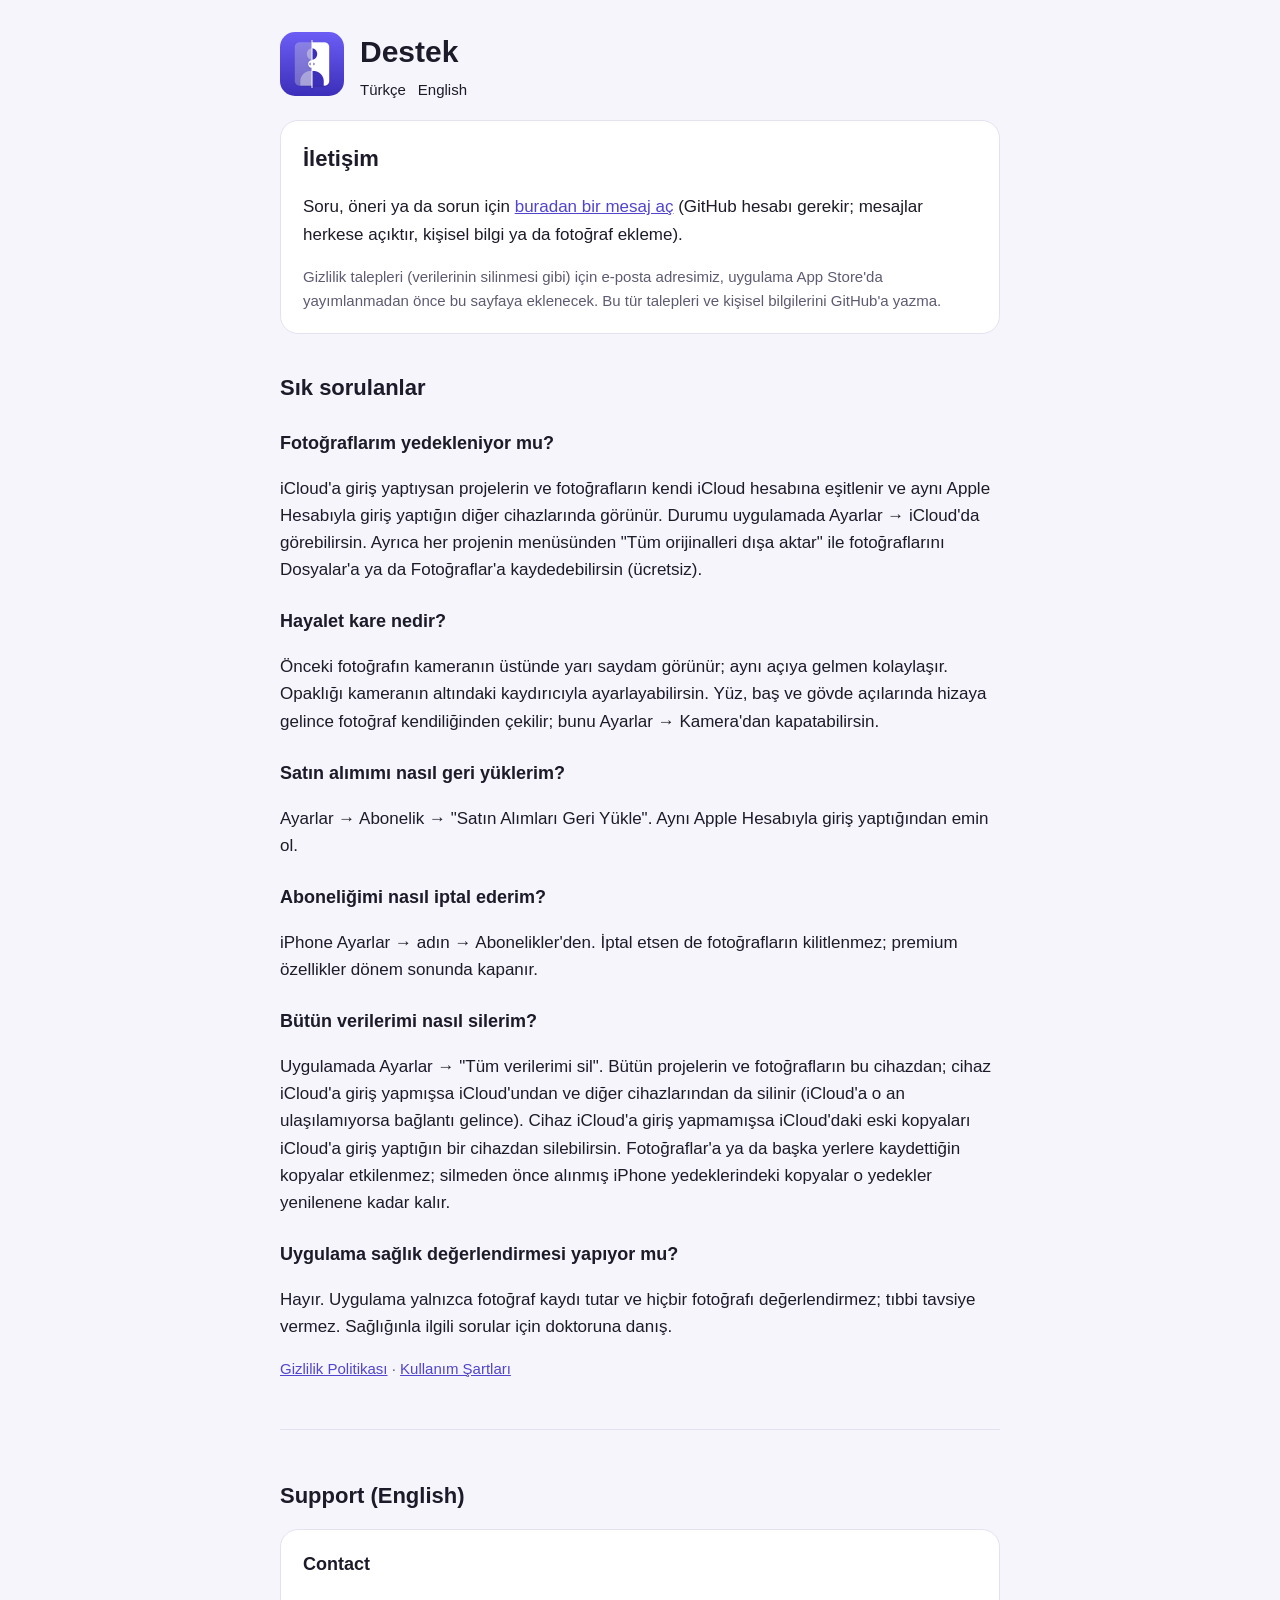
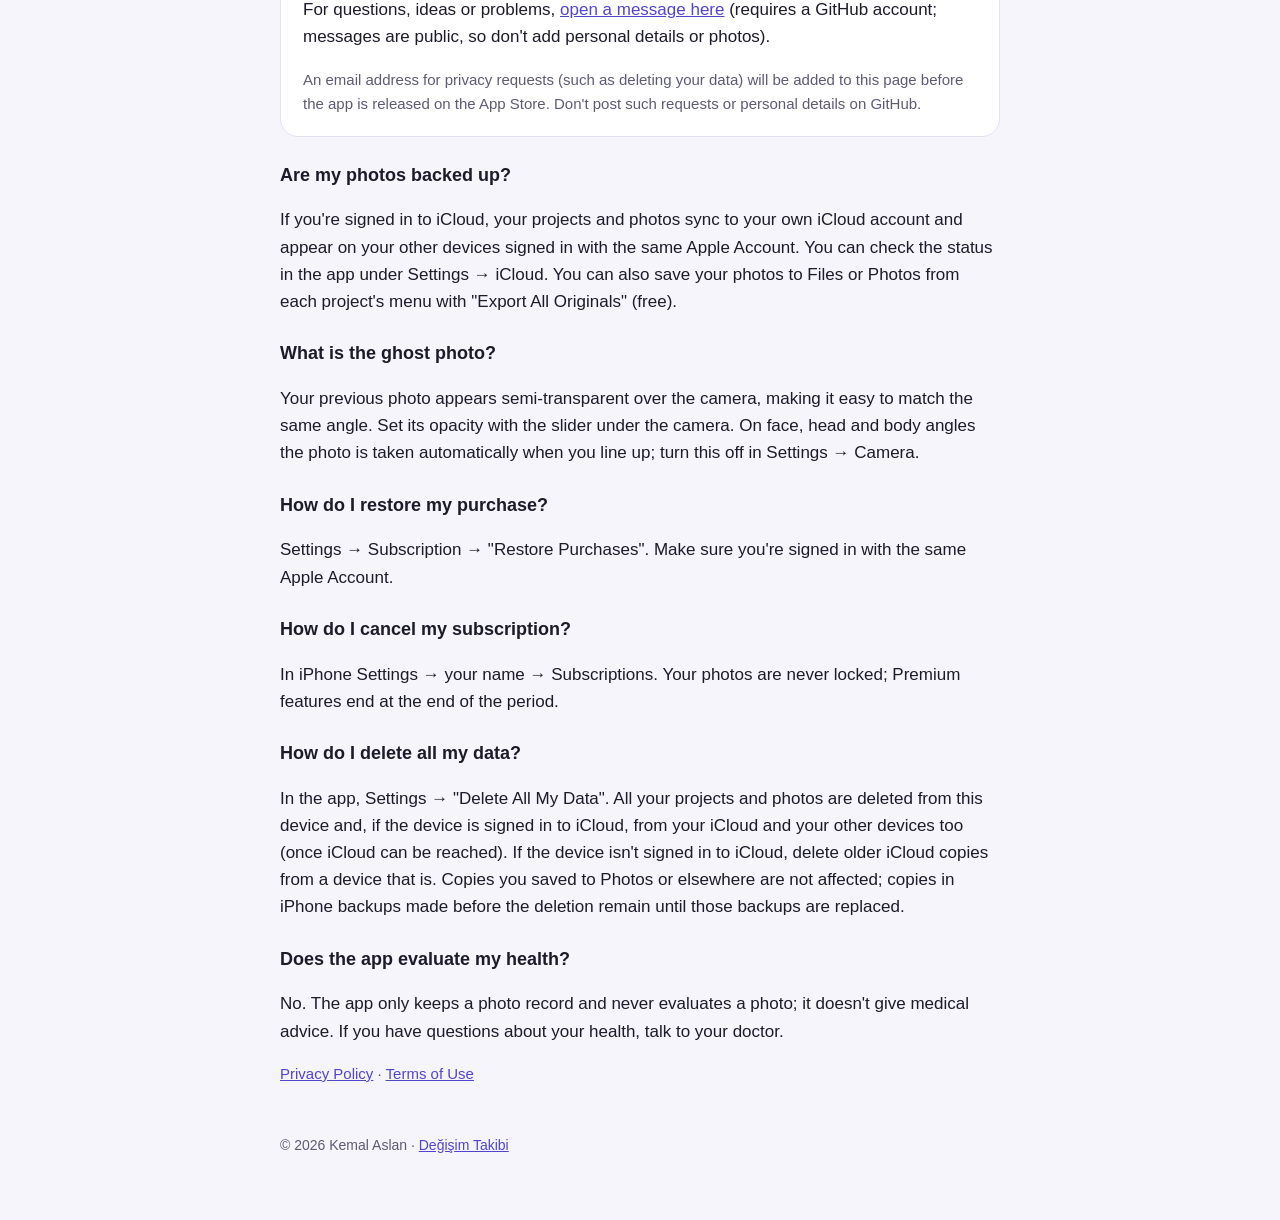
==== support/index.html @ 99d0ee76 "Siteyi güncelle" ====
<!doctype html>
<html lang="tr">
<head>
  <meta charset="utf-8">
  <meta name="viewport" content="width=device-width, initial-scale=1">
  <title>Destek · Support — Değişim Takibi</title>
  <link rel="icon" href="../assets/icon.png">
  <link rel="stylesheet" href="../assets/style.css">
</head>
<body>
<main>
  <header>
    <a href="../"><img src="../assets/icon.png" alt="Değişim Takibi · Change Tracker"></a>
    <div>
      <h1>Destek</h1>
      <div class="lang"><a href="#tr">Türkçe</a><a href="#en">English</a></div>
    </div>
  </header>

  <section id="tr">
    <div class="card" id="contact">
      <h2>İletişim</h2>
      <p>Soru, öneri ya da sorun için
        <a href="https://github.com/kemalaslan0/degisim-takibi/issues/new">buradan bir mesaj aç</a> (GitHub hesabı gerekir;
        mesajlar herkese açıktır, kişisel bilgi ya da fotoğraf ekleme).</p>
      <p class="muted">Gizlilik talepleri (verilerinin silinmesi gibi) için e-posta adresimiz, uygulama App Store'da
        yayımlanmadan önce bu sayfaya eklenecek. Bu tür talepleri ve kişisel bilgilerini GitHub'a yazma.</p>
    </div>

    <h2>Sık sorulanlar</h2>
    <h3>Fotoğraflarım yedekleniyor mu?</h3>
    <p>iCloud'a giriş yaptıysan projelerin ve fotoğrafların kendi iCloud hesabına eşitlenir ve aynı Apple Hesabıyla giriş
      yaptığın diğer cihazlarında görünür. Durumu uygulamada Ayarlar → iCloud'da görebilirsin. Ayrıca her projenin
      menüsünden "Tüm orijinalleri dışa aktar" ile fotoğraflarını Dosyalar'a ya da Fotoğraflar'a kaydedebilirsin
      (ücretsiz).</p>
    <h3>Hayalet kare nedir?</h3>
    <p>Önceki fotoğrafın kameranın üstünde yarı saydam görünür; aynı açıya gelmen kolaylaşır. Opaklığı kameranın
      altındaki kaydırıcıyla ayarlayabilirsin. Yüz, baş ve gövde açılarında hizaya gelince fotoğraf kendiliğinden
      çekilir; bunu Ayarlar → Kamera'dan kapatabilirsin.</p>
    <h3>Satın alımımı nasıl geri yüklerim?</h3>
    <p>Ayarlar → Abonelik → "Satın Alımları Geri Yükle". Aynı Apple Hesabıyla giriş yaptığından emin ol.</p>
    <h3>Aboneliğimi nasıl iptal ederim?</h3>
    <p>iPhone Ayarlar → adın → Abonelikler'den. İptal etsen de fotoğrafların kilitlenmez; premium özellikler dönem sonunda
      kapanır.</p>
    <h3>Bütün verilerimi nasıl silerim?</h3>
    <p>Uygulamada Ayarlar → "Tüm verilerimi sil". Bütün projelerin ve fotoğrafların bu cihazdan; cihaz iCloud'a giriş
      yapmışsa iCloud'undan ve diğer cihazlarından da silinir (iCloud'a o an ulaşılamıyorsa bağlantı gelince). Cihaz
      iCloud'a giriş yapmamışsa iCloud'daki eski kopyaları iCloud'a giriş yaptığın bir cihazdan silebilirsin.
      Fotoğraflar'a ya da başka yerlere kaydettiğin kopyalar etkilenmez; silmeden önce alınmış iPhone yedeklerindeki
      kopyalar o yedekler yenilenene kadar kalır.</p>
    <h3>Uygulama sağlık değerlendirmesi yapıyor mu?</h3>
    <p>Hayır. Uygulama yalnızca fotoğraf kaydı tutar ve hiçbir fotoğrafı değerlendirmez; tıbbi tavsiye vermez. Sağlığınla
      ilgili sorular için doktoruna danış.</p>
    <p class="muted"><a href="../privacy/">Gizlilik Politikası</a> · <a href="../terms/">Kullanım Şartları</a></p>
  </section>

  <hr>

  <section id="en" lang="en">
    <h2>Support (English)</h2>
    <div class="card" id="contact-en">
      <h3>Contact</h3>
      <p>For questions, ideas or problems, <a href="https://github.com/kemalaslan0/degisim-takibi/issues/new">open a
        message here</a> (requires a GitHub account; messages are public, so don't add personal details or photos).</p>
      <p class="muted">An email address for privacy requests (such as deleting your data) will be added to this page before
        the app is released on the App Store. Don't post such requests or personal details on GitHub.</p>
    </div>

    <h3>Are my photos backed up?</h3>
    <p>If you're signed in to iCloud, your projects and photos sync to your own iCloud account and appear on your other
      devices signed in with the same Apple Account. You can check the status in the app under Settings → iCloud. You can
      also save your photos to Files or Photos from each project's menu with "Export All Originals" (free).</p>
    <h3>What is the ghost photo?</h3>
    <p>Your previous photo appears semi-transparent over the camera, making it easy to match the same angle. Set its
      opacity with the slider under the camera. On face, head and body angles the photo is taken automatically when you
      line up; turn this off in Settings → Camera.</p>
    <h3>How do I restore my purchase?</h3>
    <p>Settings → Subscription → "Restore Purchases". Make sure you're signed in with the same Apple Account.</p>
    <h3>How do I cancel my subscription?</h3>
    <p>In iPhone Settings → your name → Subscriptions. Your photos are never locked; Premium features end at the end of the
      period.</p>
    <h3>How do I delete all my data?</h3>
    <p>In the app, Settings → "Delete All My Data". All your projects and photos are deleted from this device and, if the
      device is signed in to iCloud, from your iCloud and your other devices too (once iCloud can be reached). If the
      device isn't signed in to iCloud, delete older iCloud copies from a device that is. Copies you saved to Photos or elsewhere are not affected; copies in iPhone backups made before the deletion remain
      until those backups are replaced.</p>
    <h3>Does the app evaluate my health?</h3>
    <p>No. The app only keeps a photo record and never evaluates a photo; it doesn't give medical advice. If you have
      questions about your health, talk to your doctor.</p>
    <p class="muted"><a href="../privacy/#en">Privacy Policy</a> · <a href="../terms/#en">Terms of Use</a></p>
  </section>

  <footer>© 2026 Kemal Aslan · <a href="../">Değişim Takibi</a></footer>
</main>
</body>
</html>
---- assets/style.css ----
:root {
  --bg: #f6f5fb;
  --card: #ffffff;
  --text: #1c1b29;
  --muted: #5d5b72;
  --accent: #5145cd;
  --line: #e4e2f0;
  color-scheme: light dark;
}
@media (prefers-color-scheme: dark) {
  :root { --bg: #111019; --card: #1b1a27; --text: #ecebf5; --muted: #a6a3bd; --accent: #968cff; --line: #2c2a3d; }
}
* { box-sizing: border-box; }
body {
  margin: 0; background: var(--bg); color: var(--text);
  font: 17px/1.6 -apple-system, BlinkMacSystemFont, "SF Pro Text", "Segoe UI", Roboto, sans-serif;
}
main { max-width: 760px; margin: 0 auto; padding: 32px 20px 64px; }
header { display: flex; align-items: center; gap: 16px; margin-bottom: 8px; }
header img { width: 64px; height: 64px; border-radius: 15px; }
header a { color: inherit; text-decoration: none; }
h1 { font-size: 30px; line-height: 1.2; margin: 0; }
h2 { font-size: 22px; margin: 36px 0 8px; }
h3 { font-size: 18px; margin: 24px 0 4px; }
p, li { color: var(--text); }
.muted { color: var(--muted); font-size: 15px; }
a { color: var(--accent); }
nav { display: flex; flex-wrap: wrap; gap: 8px 18px; margin: 16px 0 28px; font-weight: 600; }
.lang { display: flex; gap: 12px; font-size: 15px; margin: 8px 0 0; }
.card { background: var(--card); border: 1px solid var(--line); border-radius: 18px; padding: 20px 22px; margin: 16px 0; }
.card > :first-child { margin-top: 0; }
.card > :last-child { margin-bottom: 0; }
hr { border: 0; border-top: 1px solid var(--line); margin: 48px 0; }
table { border-collapse: collapse; width: 100%; font-size: 15px; }
th, td { text-align: left; vertical-align: top; padding: 8px 10px; border-bottom: 1px solid var(--line); }
footer { margin-top: 48px; font-size: 14px; color: var(--muted); }
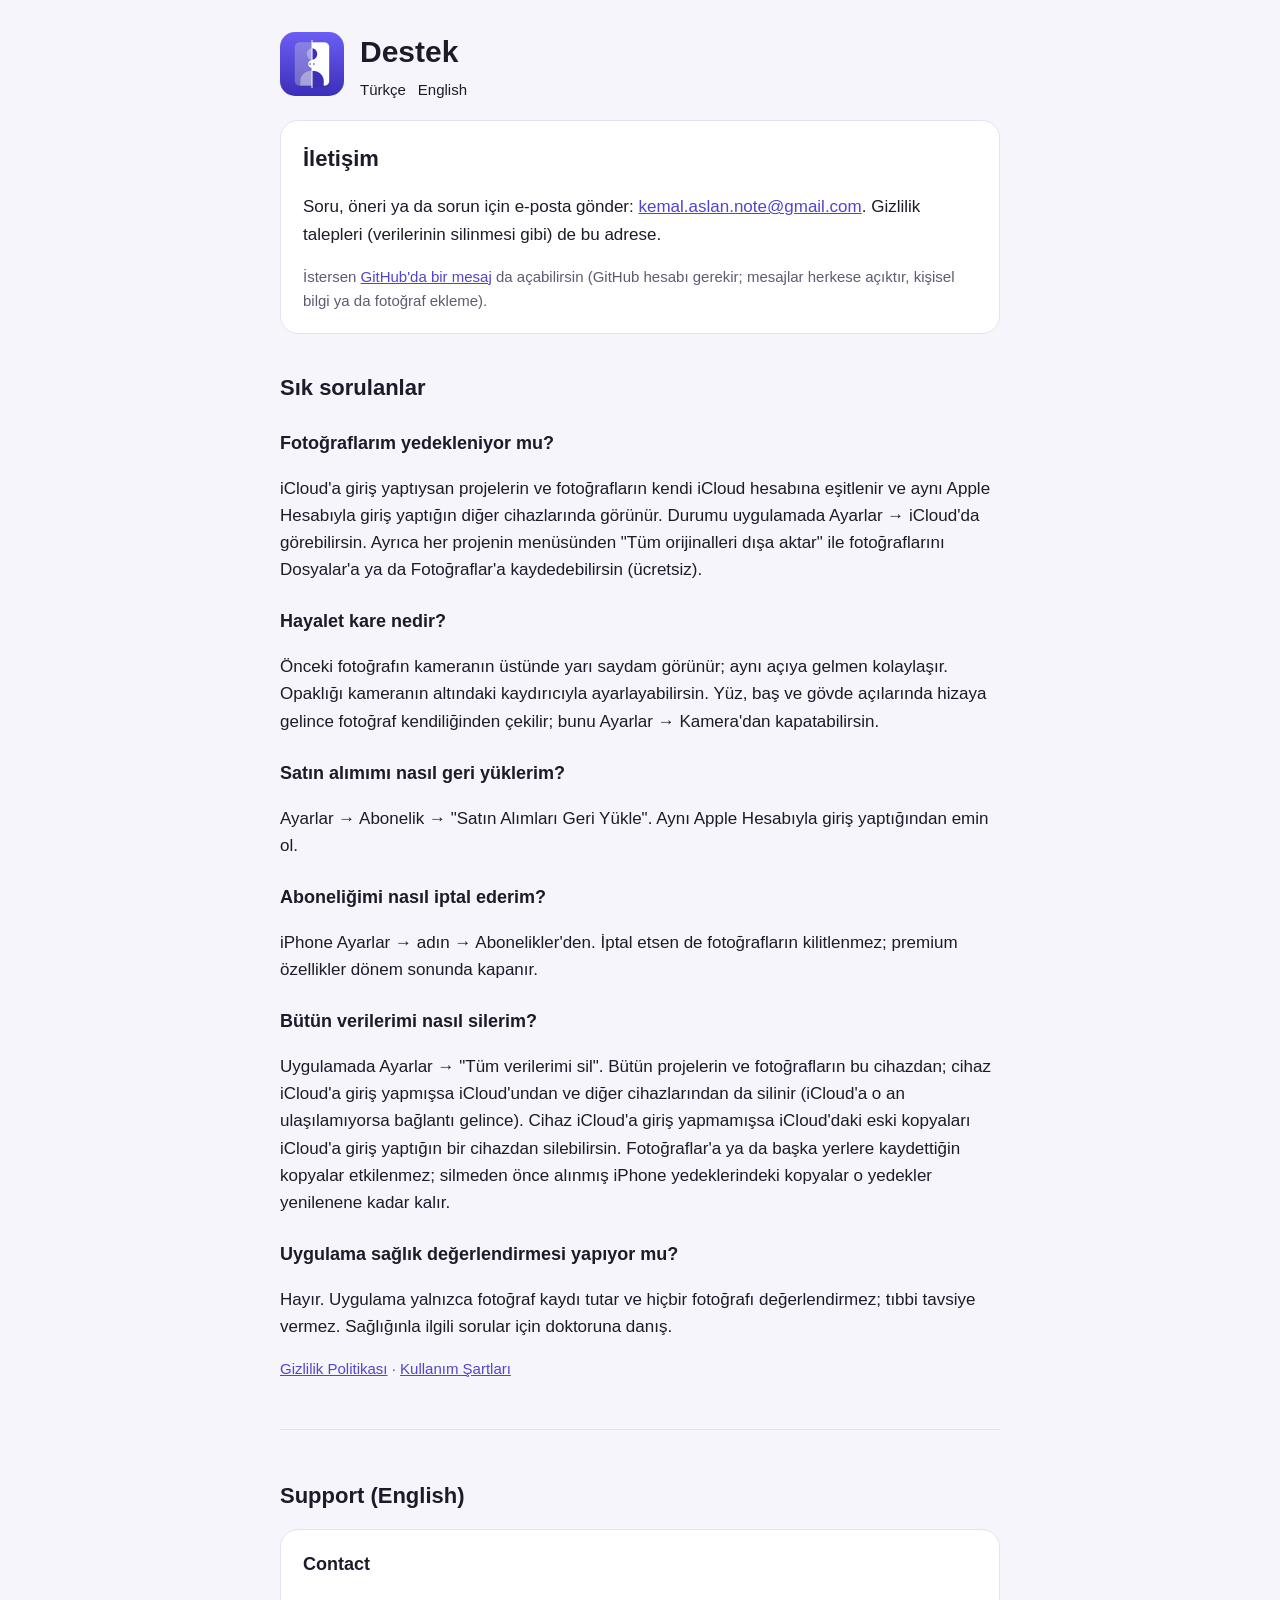
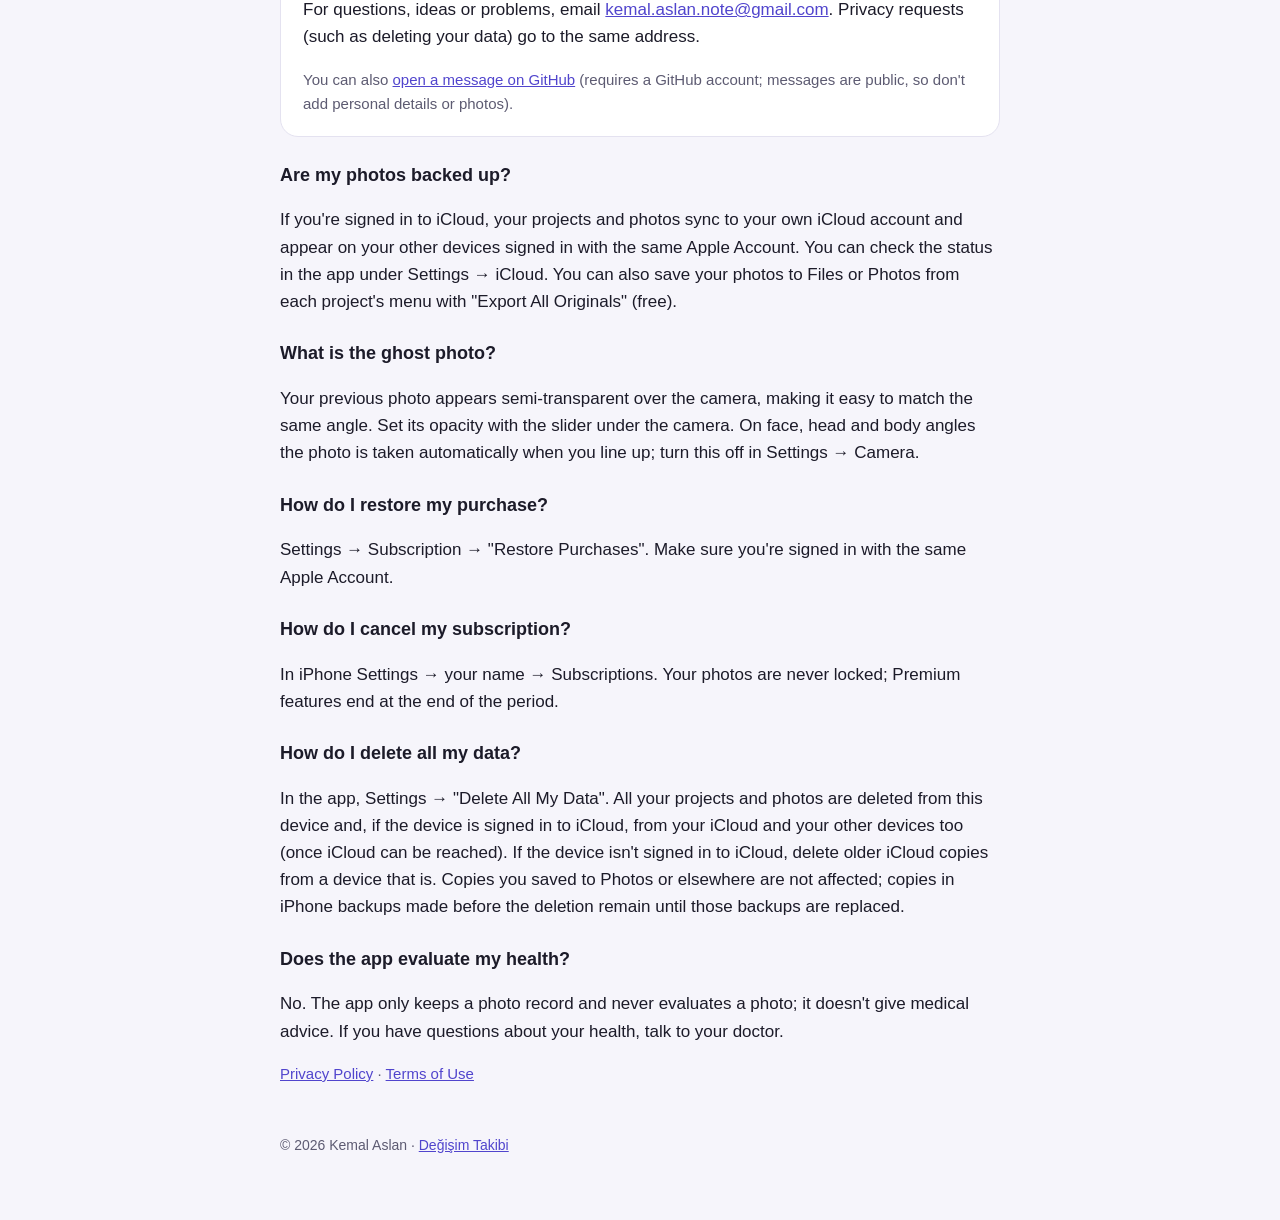
==== commit f7639bbb: "Siteyi güncelle" ====
--- a/support/index.html
+++ b/support/index.html
@@ -20,11 +20,10 @@
   <section id="tr">
     <div class="card" id="contact">
       <h2>İletişim</h2>
-      <p>Soru, öneri ya da sorun için
-        <a href="https://github.com/kemalaslan0/degisim-takibi/issues/new">buradan bir mesaj aç</a> (GitHub hesabı gerekir;
-        mesajlar herkese açıktır, kişisel bilgi ya da fotoğraf ekleme).</p>
-      <p class="muted">Gizlilik talepleri (verilerinin silinmesi gibi) için e-posta adresimiz, uygulama App Store'da
-        yayımlanmadan önce bu sayfaya eklenecek. Bu tür talepleri ve kişisel bilgilerini GitHub'a yazma.</p>
+      <p>Soru, öneri ya da sorun için e-posta gönder: <a href="mailto:kemal.aslan.note@gmail.com">kemal.aslan.note@gmail.com</a>. Gizlilik talepleri (verilerinin
+        silinmesi gibi) de bu adrese.</p>
+      <p class="muted">İstersen <a href="https://github.com/kemalaslan0/degisim-takibi/issues/new">GitHub'da bir mesaj</a>
+        da açabilirsin (GitHub hesabı gerekir; mesajlar herkese açıktır, kişisel bilgi ya da fotoğraf ekleme).</p>
     </div>
 
     <h2>Sık sorulanlar</h2>
@@ -60,10 +59,10 @@
     <h2>Support (English)</h2>
     <div class="card" id="contact-en">
       <h3>Contact</h3>
-      <p>For questions, ideas or problems, <a href="https://github.com/kemalaslan0/degisim-takibi/issues/new">open a
-        message here</a> (requires a GitHub account; messages are public, so don't add personal details or photos).</p>
-      <p class="muted">An email address for privacy requests (such as deleting your data) will be added to this page before
-        the app is released on the App Store. Don't post such requests or personal details on GitHub.</p>
+      <p>For questions, ideas or problems, email <a href="mailto:kemal.aslan.note@gmail.com">kemal.aslan.note@gmail.com</a>. Privacy requests (such as deleting your
+        data) go to the same address.</p>
+      <p class="muted">You can also <a href="https://github.com/kemalaslan0/degisim-takibi/issues/new">open a message on
+        GitHub</a> (requires a GitHub account; messages are public, so don't add personal details or photos).</p>
     </div>
 
     <h3>Are my photos backed up?</h3>
